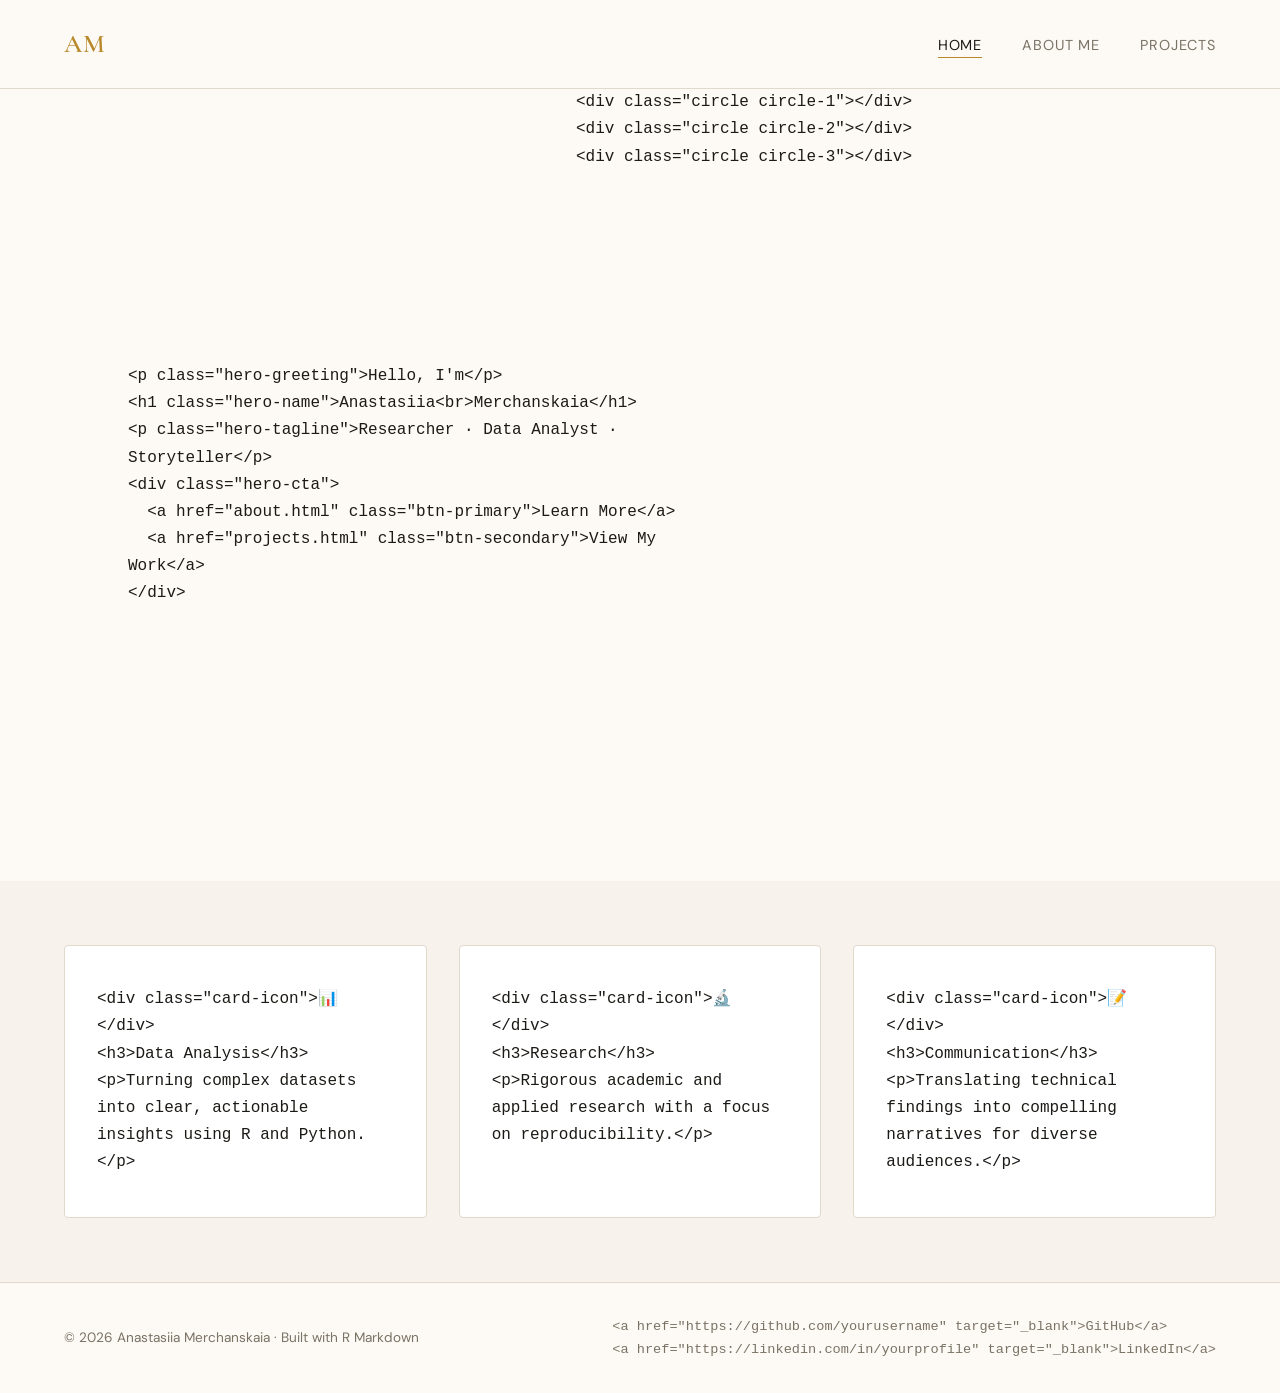
==== docs/index.html @ e7bfda40 "add docs folder" ====
<!DOCTYPE html>

<html>

<head>

<meta charset="utf-8" />
<meta name="generator" content="pandoc" />
<meta http-equiv="X-UA-Compatible" content="IE=EDGE" />

<meta name="viewport" content="width=device-width, initial-scale=1" />



<title>Anastasiia Merchanskaia</title>

<script src="site_libs/header-attrs-2.31/header-attrs.js"></script>
<meta charset="UTF-8">
<meta name="viewport" content="width=device-width, initial-scale=1.0">
<meta name="description" content="Anastasiia Merchanskaia — Personal Website">
<link rel="preconnect" href="https://fonts.googleapis.com">
<link rel="preconnect" href="https://fonts.gstatic.com" crossorigin>
<link href="https://fonts.googleapis.com/css2?family=Cormorant+Garamond:ital,wght@0,300;0,400;0,600;1,300;1,400&family=DM+Sans:wght@300;400;500&display=swap" rel="stylesheet">
<style>
  /* Remove default R Markdown chrome */
  body { padding-top: 0 !important; }
  .container-fluid.main-container { padding: 0 !important; max-width: 100% !important; }
  .toc-content { padding: 0; }
  h1.title, .date, .author { display: none; }
</style>

<style type="text/css">
  code{white-space: pre-wrap;}
  span.smallcaps{font-variant: small-caps;}
  span.underline{text-decoration: underline;}
  div.column{display: inline-block; vertical-align: top; width: 50%;}
  div.hanging-indent{margin-left: 1.5em; text-indent: -1.5em;}
  ul.task-list{list-style: none;}
    </style>







<link rel="stylesheet" href="styles.css" type="text/css" />




</head>

<body>




<h1 class="title toc-ignore">Anastasiia Merchanskaia</h1>



<nav class="navbar">
<div class="nav-brand">
AM
</div>
<ul class="nav-links">
<li>
<a href="index.html" class="active">Home</a>
</li>
<li>
<a href="about.html">About Me</a>
</li>
<li>
<a href="projects.html">Projects</a>
</li>
</ul>
</nav>
<section class="hero">
<div class="hero-content">
<pre><code>&lt;p class=&quot;hero-greeting&quot;&gt;Hello, I&#39;m&lt;/p&gt;
&lt;h1 class=&quot;hero-name&quot;&gt;Anastasiia&lt;br&gt;Merchanskaia&lt;/h1&gt;
&lt;p class=&quot;hero-tagline&quot;&gt;Researcher · Data Analyst · Storyteller&lt;/p&gt;
&lt;div class=&quot;hero-cta&quot;&gt;
  &lt;a href=&quot;about.html&quot; class=&quot;btn-primary&quot;&gt;Learn More&lt;/a&gt;
  &lt;a href=&quot;projects.html&quot; class=&quot;btn-secondary&quot;&gt;View My Work&lt;/a&gt;
&lt;/div&gt;</code></pre>
</div>
<div class="hero-decoration">
<pre><code>&lt;div class=&quot;circle circle-1&quot;&gt;&lt;/div&gt;
&lt;div class=&quot;circle circle-2&quot;&gt;&lt;/div&gt;
&lt;div class=&quot;circle circle-3&quot;&gt;&lt;/div&gt;</code></pre>
</div>
</section>
<section class="highlights">
<div class="highlight-card">
<pre><code>&lt;div class=&quot;card-icon&quot;&gt;📊&lt;/div&gt;
&lt;h3&gt;Data Analysis&lt;/h3&gt;
&lt;p&gt;Turning complex datasets into clear, actionable insights using R and Python.&lt;/p&gt;</code></pre>
</div>
<div class="highlight-card">
<pre><code>&lt;div class=&quot;card-icon&quot;&gt;🔬&lt;/div&gt;
&lt;h3&gt;Research&lt;/h3&gt;
&lt;p&gt;Rigorous academic and applied research with a focus on reproducibility.&lt;/p&gt;</code></pre>
</div>
<div class="highlight-card">
<pre><code>&lt;div class=&quot;card-icon&quot;&gt;📝&lt;/div&gt;
&lt;h3&gt;Communication&lt;/h3&gt;
&lt;p&gt;Translating technical findings into compelling narratives for diverse audiences.&lt;/p&gt;</code></pre>
</div>
</section>
<footer class="site-footer">
<p>
© 2026 Anastasiia Merchanskaia · Built with R Markdown
</p>
<div class="social-links">
<pre><code>&lt;a href=&quot;https://github.com/yourusername&quot; target=&quot;_blank&quot;&gt;GitHub&lt;/a&gt;
&lt;a href=&quot;https://linkedin.com/in/yourprofile&quot; target=&quot;_blank&quot;&gt;LinkedIn&lt;/a&gt;</code></pre>
</div>
</footer>



<!-- code folding -->


<!-- dynamically load mathjax for compatibility with self-contained -->
<script>
  (function () {
    var script = document.createElement("script");
    script.type = "text/javascript";
    script.src  = "https://mathjax.rstudio.com/latest/MathJax.js?config=TeX-AMS-MML_HTMLorMML";
    document.getElementsByTagName("head")[0].appendChild(script);
  })();
</script>

</body>
</html>
---- docs/styles.css ----
/* ============================================
   Anastasiia Merchanskaia — Personal Website
   Aesthetic: Warm academic / editorial elegance
   ============================================ */

@import url('https://fonts.googleapis.com/css2?family=Cormorant+Garamond:ital,wght@0,300;0,400;0,600;1,300;1,400&family=DM+Sans:wght@300;400;500&display=swap');

/* ---- CSS Variables ---- */
:root {
  --cream:     #f7f3ec;
  --warm-white:#fdfaf5;
  --ink:       #1c1a16;
  --gold:      #b8882a;
  --gold-light:#d4a94e;
  --muted:     #7a7265;
  --border:    #e0d9cc;
  --card-bg:   #ffffff;
  --shadow:    0 4px 24px rgba(28,26,22,0.08);
}

/* ---- Reset & Base ---- */
*, *::before, *::after { box-sizing: border-box; margin: 0; padding: 0; }

body {
  font-family: 'DM Sans', sans-serif;
  background: var(--warm-white);
  color: var(--ink);
  font-size: 16px;
  line-height: 1.7;
  -webkit-font-smoothing: antialiased;
}

/* Hide default R Markdown title block */
.title, h1.title, .date, .author { display: none !important; }

/* ---- Navbar ---- */
.navbar {
  display: flex;
  align-items: center;
  justify-content: space-between;
  padding: 1.4rem 4rem;
  background: var(--warm-white);
  border-bottom: 1px solid var(--border);
  position: sticky;
  top: 0;
  z-index: 100;
  backdrop-filter: blur(8px);
}

.nav-brand {
  font-family: 'Cormorant Garamond', serif;
  font-size: 1.6rem;
  font-weight: 600;
  color: var(--gold);
  letter-spacing: 0.05em;
}

.nav-links {
  list-style: none;
  display: flex;
  gap: 2.5rem;
}

.nav-links a {
  text-decoration: none;
  color: var(--muted);
  font-size: 0.9rem;
  font-weight: 400;
  letter-spacing: 0.06em;
  text-transform: uppercase;
  transition: color 0.2s;
  position: relative;
  padding-bottom: 4px;
}

.nav-links a::after {
  content: '';
  position: absolute;
  bottom: 0; left: 0;
  width: 0; height: 1px;
  background: var(--gold);
  transition: width 0.3s ease;
}

.nav-links a:hover, .nav-links a.active {
  color: var(--ink);
}
.nav-links a:hover::after, .nav-links a.active::after {
  width: 100%;
}

/* ---- Hero (Home) ---- */
.hero {
  min-height: 88vh;
  display: flex;
  align-items: center;
  padding: 4rem 4rem 4rem 8rem;
  position: relative;
  overflow: hidden;
  background: var(--warm-white);
}

.hero-content { z-index: 2; max-width: 600px; }

.hero-greeting {
  font-size: 1rem;
  letter-spacing: 0.15em;
  text-transform: uppercase;
  color: var(--gold);
  margin-bottom: 1rem;
  font-weight: 400;
}

.hero-name {
  font-family: 'Cormorant Garamond', serif;
  font-size: clamp(3rem, 6vw, 5.5rem);
  font-weight: 300;
  line-height: 1.05;
  color: var(--ink);
  margin-bottom: 1.2rem;
  letter-spacing: -0.01em;
}

.hero-tagline {
  font-size: 1.05rem;
  color: var(--muted);
  margin-bottom: 2.5rem;
  letter-spacing: 0.04em;
}

.hero-cta { display: flex; gap: 1rem; flex-wrap: wrap; }

/* Decorative circles */
.hero-decoration { position: absolute; right: 0; top: 0; width: 55%; height: 100%; z-index: 1; }
.circle {
  position: absolute;
  border-radius: 50%;
  opacity: 0.12;
}
.circle-1 {
  width: 520px; height: 520px;
  background: var(--gold);
  top: -100px; right: -100px;
}
.circle-2 {
  width: 280px; height: 280px;
  border: 2px solid var(--gold);
  bottom: 80px; right: 200px;
  opacity: 0.2;
  background: transparent;
}
.circle-3 {
  width: 140px; height: 140px;
  background: var(--gold-light);
  bottom: 160px; right: 80px;
}

/* ---- Buttons ---- */
.btn-primary {
  display: inline-block;
  padding: 0.75rem 2rem;
  background: var(--gold);
  color: #fff;
  text-decoration: none;
  font-size: 0.9rem;
  letter-spacing: 0.06em;
  text-transform: uppercase;
  transition: background 0.2s, transform 0.2s;
  border-radius: 2px;
}
.btn-primary:hover { background: #9a7020; transform: translateY(-1px); }

.btn-secondary {
  display: inline-block;
  padding: 0.75rem 2rem;
  border: 1px solid var(--ink);
  color: var(--ink);
  text-decoration: none;
  font-size: 0.9rem;
  letter-spacing: 0.06em;
  text-transform: uppercase;
  transition: all 0.2s;
  border-radius: 2px;
}
.btn-secondary:hover { background: var(--ink); color: var(--cream); }

.btn-outline {
  display: inline-block;
  padding: 0.5rem 1.2rem;
  border: 1px solid var(--gold);
  color: var(--gold);
  text-decoration: none;
  font-size: 0.8rem;
  letter-spacing: 0.05em;
  text-transform: uppercase;
  transition: all 0.2s;
  border-radius: 2px;
}
.btn-outline:hover { background: var(--gold); color: #fff; }

/* ---- Highlights (Home) ---- */
.highlights {
  display: grid;
  grid-template-columns: repeat(3, 1fr);
  gap: 2rem;
  padding: 4rem 4rem;
  background: var(--cream);
}

.highlight-card {
  background: var(--card-bg);
  padding: 2.5rem 2rem;
  border: 1px solid var(--border);
  border-radius: 4px;
  transition: transform 0.25s, box-shadow 0.25s;
}
.highlight-card:hover { transform: translateY(-4px); box-shadow: var(--shadow); }

.card-icon { font-size: 2rem; margin-bottom: 1rem; }
.highlight-card h3 {
  font-family: 'Cormorant Garamond', serif;
  font-size: 1.4rem;
  margin-bottom: 0.6rem;
  font-weight: 600;
}
.highlight-card p { color: var(--muted); font-size: 0.95rem; }

/* ---- Page Hero (inner pages) ---- */
.page-hero {
  padding: 5rem 4rem 3rem;
  border-bottom: 1px solid var(--border);
  background: var(--warm-white);
}
.page-title {
  font-family: 'Cormorant Garamond', serif;
  font-size: clamp(2.5rem, 5vw, 4rem);
  font-weight: 300;
  color: var(--ink);
  display: block !important;
}
.title-underline {
  width: 60px; height: 3px;
  background: var(--gold);
  margin-top: 1rem;
  margin-bottom: 1rem;
}
.page-subtitle { color: var(--muted); font-size: 1.05rem; }

/* ---- About ---- */
.about-section { padding: 4rem; }
.about-grid {
  display: grid;
  grid-template-columns: 300px 1fr;
  gap: 4rem;
  align-items: start;
}
.photo-placeholder {
  width: 100%;
  aspect-ratio: 3/4;
  background: var(--cream);
  border: 2px dashed var(--border);
  display: flex;
  flex-direction: column;
  align-items: center;
  justify-content: center;
  color: var(--muted);
  font-size: 0.9rem;
  border-radius: 4px;
  text-align: center;
  padding: 1rem;
}
.about-text-col h2 {
  font-family: 'Cormorant Garamond', serif;
  font-size: 2rem; font-weight: 400;
  margin-bottom: 1.2rem;
}
.about-text-col p { margin-bottom: 1rem; color: var(--muted); }

/* Skills */
.skills-section { padding: 3rem 4rem; background: var(--cream); }
.section-title {
  font-family: 'Cormorant Garamond', serif;
  font-size: 2rem; font-weight: 400;
  margin-bottom: 2rem;
  color: var(--ink);
  display: block !important;
}
.skills-grid { display: grid; grid-template-columns: repeat(3, 1fr); gap: 2rem; }
.skill-group h3 { font-size: 0.85rem; letter-spacing: 0.1em; text-transform: uppercase; color: var(--gold); margin-bottom: 1rem; }
.skill-tags { display: flex; flex-wrap: wrap; gap: 0.5rem; }
.tag {
  background: var(--card-bg);
  border: 1px solid var(--border);
  padding: 0.4rem 1rem;
  font-size: 0.85rem;
  border-radius: 100px;
  color: var(--ink);
}
.tag.small { padding: 0.25rem 0.7rem; font-size: 0.75rem; }

/* Timeline */
.education-section { padding: 3rem 4rem 5rem; }
.timeline { margin-top: 1.5rem; }
.timeline-item {
  display: flex;
  gap: 2rem;
  margin-bottom: 2rem;
  position: relative;
  padding-left: 1rem;
}
.timeline-dot {
  width: 14px; height: 14px;
  background: var(--gold);
  border-radius: 50%;
  flex-shrink: 0;
  margin-top: 0.4rem;
}
.timeline-content h3 { font-family: 'Cormorant Garamond', serif; font-size: 1.3rem; font-weight: 600; }
.timeline-place { color: var(--gold); font-size: 0.85rem; margin-bottom: 0.4rem; letter-spacing: 0.05em; }
.timeline-content p { color: var(--muted); font-size: 0.95rem; }

/* ---- Projects ---- */
.projects-section { padding: 4rem; }
.projects-grid {
  display: grid;
  grid-template-columns: repeat(auto-fill, minmax(300px, 1fr));
  gap: 2rem;
}
.project-card {
  background: var(--card-bg);
  border: 1px solid var(--border);
  border-radius: 6px;
  overflow: hidden;
  transition: transform 0.25s, box-shadow 0.25s;
}
.project-card:hover { transform: translateY(-4px); box-shadow: var(--shadow); }
.project-header {
  height: 140px;
  display: flex; align-items: center; justify-content: center;
}
.project-emoji { font-size: 3rem; }
.project-body { padding: 1.5rem; }
.project-body h3 {
  font-family: 'Cormorant Garamond', serif;
  font-size: 1.4rem; font-weight: 600;
  margin: 0.7rem 0 0.5rem;
}
.project-body p { color: var(--muted); font-size: 0.9rem; margin-bottom: 1.2rem; }
.project-links { display: flex; gap: 0.7rem; }

.add-project {
  display: flex; flex-direction: column;
  align-items: center; justify-content: center;
  min-height: 280px;
  border: 2px dashed var(--border);
  background: var(--cream);
  color: var(--muted);
  cursor: default;
}
.add-icon { font-size: 2.5rem; color: var(--border); margin-bottom: 0.5rem; }

/* ---- Footer ---- */
.site-footer {
  border-top: 1px solid var(--border);
  padding: 2rem 4rem;
  display: flex;
  align-items: center;
  justify-content: space-between;
  background: var(--warm-white);
  color: var(--muted);
  font-size: 0.85rem;
}
.social-links { display: flex; gap: 1.5rem; }
.social-links a { color: var(--muted); text-decoration: none; transition: color 0.2s; }
.social-links a:hover { color: var(--gold); }

/* ---- Responsive ---- */
@media (max-width: 768px) {
  .navbar { padding: 1rem 1.5rem; }
  .hero { padding: 3rem 1.5rem; }
  .hero-decoration { display: none; }
  .highlights { grid-template-columns: 1fr; padding: 2rem 1.5rem; }
  .about-grid { grid-template-columns: 1fr; }
  .skills-grid { grid-template-columns: 1fr; }
  .projects-section, .about-section, .education-section, .skills-section { padding: 2rem 1.5rem; }
  .page-hero { padding: 3rem 1.5rem 2rem; }
  .site-footer { flex-direction: column; gap: 1rem; text-align: center; padding: 1.5rem; }
}
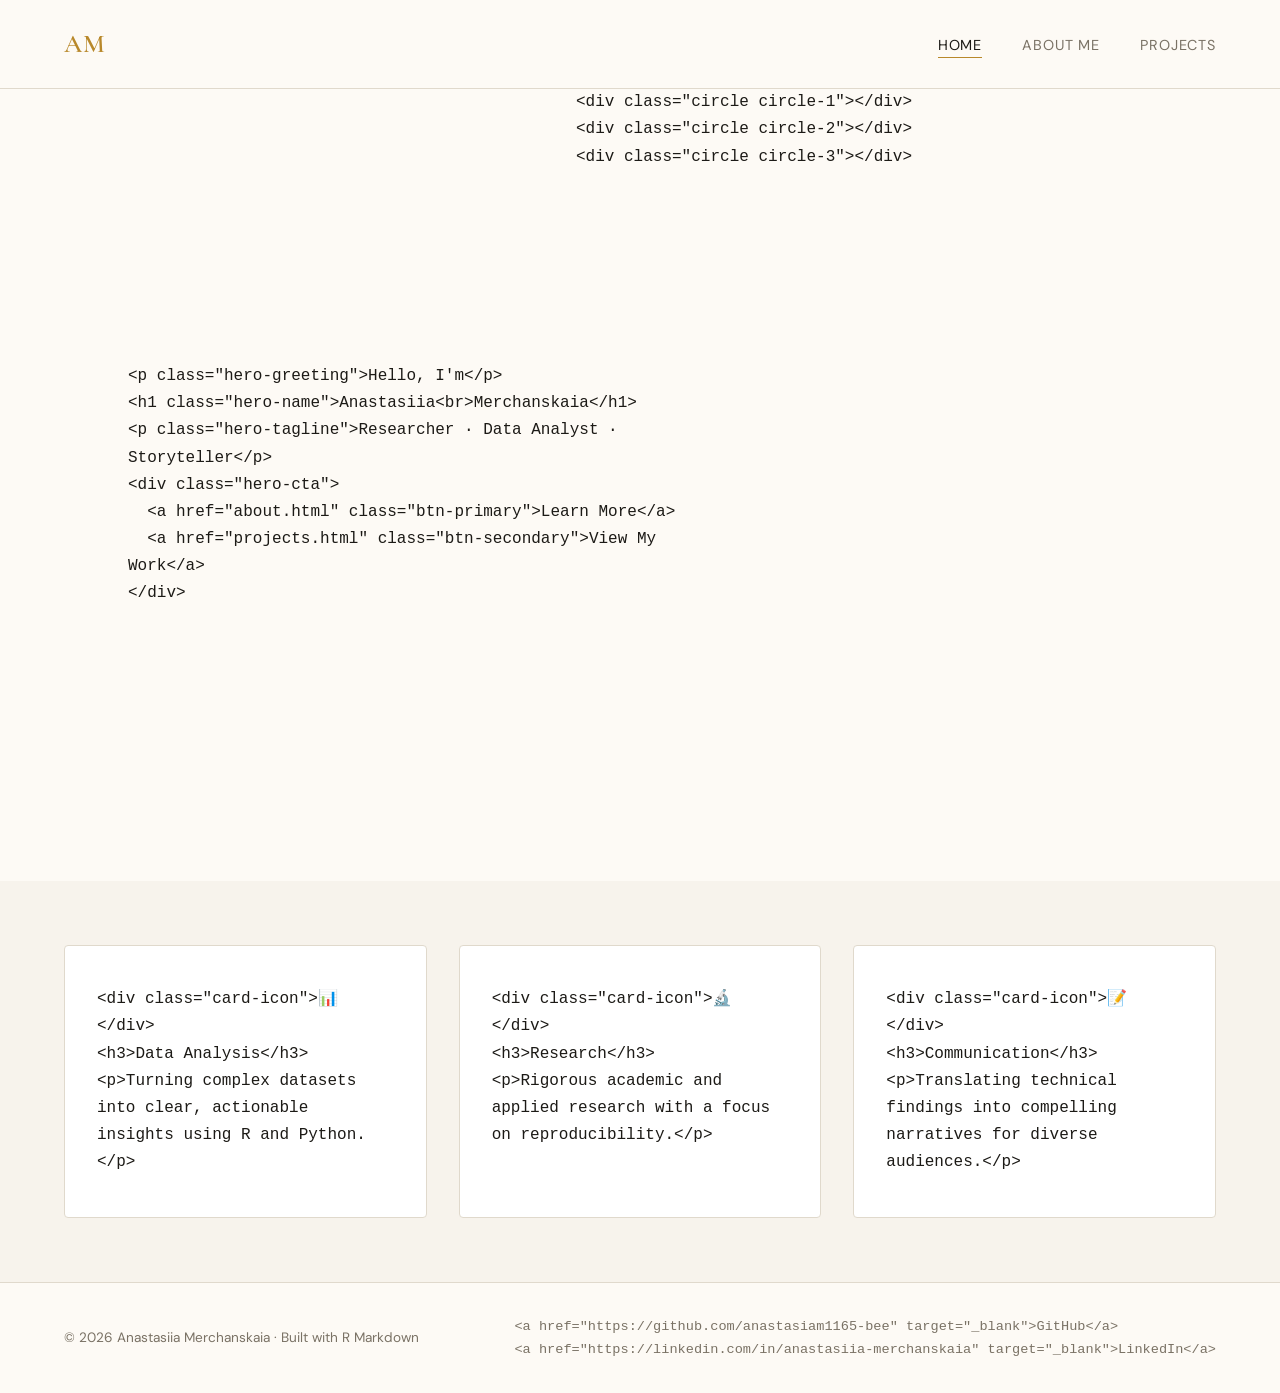
==== commit 6af6d8ae: "fix html rendering" ====
--- a/docs/index.html
+++ b/docs/index.html
@@ -36,7 +36,8 @@
   div.column{display: inline-block; vertical-align: top; width: 50%;}
   div.hanging-indent{margin-left: 1.5em; text-indent: -1.5em;}
   ul.task-list{list-style: none;}
-    </style>
+      .display.math{display: block; text-align: center; margin: 0.5rem auto;}
+  </style>
 
 
 
@@ -114,8 +115,8 @@
 © 2026 Anastasiia Merchanskaia · Built with R Markdown
 </p>
 <div class="social-links">
-<pre><code>&lt;a href=&quot;https://github.com/yourusername&quot; target=&quot;_blank&quot;&gt;GitHub&lt;/a&gt;
-&lt;a href=&quot;https://linkedin.com/in/yourprofile&quot; target=&quot;_blank&quot;&gt;LinkedIn&lt;/a&gt;</code></pre>
+<pre><code>&lt;a href=&quot;https://github.com/anastasiam1165-bee&quot; target=&quot;_blank&quot;&gt;GitHub&lt;/a&gt;
+&lt;a href=&quot;https://linkedin.com/in/anastasiia-merchanskaia&quot; target=&quot;_blank&quot;&gt;LinkedIn&lt;/a&gt;</code></pre>
 </div>
 </footer>
 
@@ -124,15 +125,6 @@
 <!-- code folding -->
 
 
-<!-- dynamically load mathjax for compatibility with self-contained -->
-<script>
-  (function () {
-    var script = document.createElement("script");
-    script.type = "text/javascript";
-    script.src  = "https://mathjax.rstudio.com/latest/MathJax.js?config=TeX-AMS-MML_HTMLorMML";
-    document.getElementsByTagName("head")[0].appendChild(script);
-  })();
-</script>
 
 </body>
 </html>
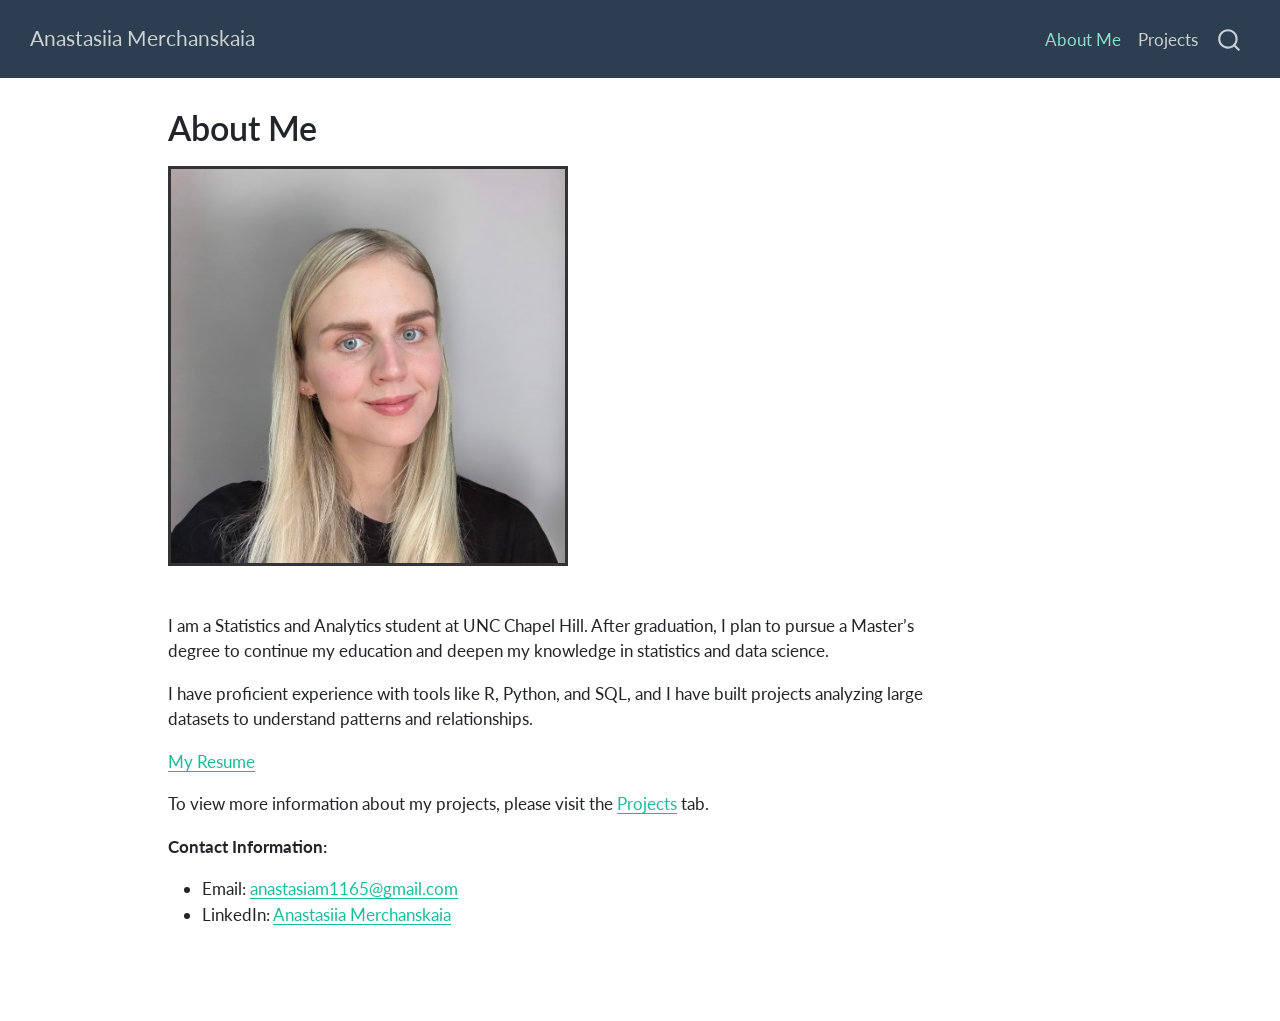
==== commit 49bc98d9: "modifications" ====
--- a/docs/index.html
+++ b/docs/index.html
@@ -1,130 +1,8 @@
-<!DOCTYPE html>
-
-<html>
-
-<head>
-
-<meta charset="utf-8" />
-<meta name="generator" content="pandoc" />
-<meta http-equiv="X-UA-Compatible" content="IE=EDGE" />
-
-<meta name="viewport" content="width=device-width, initial-scale=1" />
-
-
-
-<title>Anastasiia Merchanskaia</title>
-
-<script src="site_libs/header-attrs-2.31/header-attrs.js"></script>
-<meta charset="UTF-8">
-<meta name="viewport" content="width=device-width, initial-scale=1.0">
-<meta name="description" content="Anastasiia Merchanskaia — Personal Website">
-<link rel="preconnect" href="https://fonts.googleapis.com">
-<link rel="preconnect" href="https://fonts.gstatic.com" crossorigin>
-<link href="https://fonts.googleapis.com/css2?family=Cormorant+Garamond:ital,wght@0,300;0,400;0,600;1,300;1,400&family=DM+Sans:wght@300;400;500&display=swap" rel="stylesheet">
-<style>
-  /* Remove default R Markdown chrome */
-  body { padding-top: 0 !important; }
-  .container-fluid.main-container { padding: 0 !important; max-width: 100% !important; }
-  .toc-content { padding: 0; }
-  h1.title, .date, .author { display: none; }
-</style>
-
-<style type="text/css">
-  code{white-space: pre-wrap;}
-  span.smallcaps{font-variant: small-caps;}
-  span.underline{text-decoration: underline;}
-  div.column{display: inline-block; vertical-align: top; width: 50%;}
-  div.hanging-indent{margin-left: 1.5em; text-indent: -1.5em;}
-  ul.task-list{list-style: none;}
-      .display.math{display: block; text-align: center; margin: 0.5rem auto;}
-  </style>
-
-
-
-
-
-
-
-<link rel="stylesheet" href="styles.css" type="text/css" />
-
-
-
-
-</head>
-
-<body>
-
-
-
-
-<h1 class="title toc-ignore">Anastasiia Merchanskaia</h1>
-
-
-
-<nav class="navbar">
-<div class="nav-brand">
-AM
-</div>
-<ul class="nav-links">
-<li>
-<a href="index.html" class="active">Home</a>
-</li>
-<li>
-<a href="about.html">About Me</a>
-</li>
-<li>
-<a href="projects.html">Projects</a>
-</li>
-</ul>
-</nav>
-<section class="hero">
-<div class="hero-content">
-<pre><code>&lt;p class=&quot;hero-greeting&quot;&gt;Hello, I&#39;m&lt;/p&gt;
-&lt;h1 class=&quot;hero-name&quot;&gt;Anastasiia&lt;br&gt;Merchanskaia&lt;/h1&gt;
-&lt;p class=&quot;hero-tagline&quot;&gt;Researcher · Data Analyst · Storyteller&lt;/p&gt;
-&lt;div class=&quot;hero-cta&quot;&gt;
-  &lt;a href=&quot;about.html&quot; class=&quot;btn-primary&quot;&gt;Learn More&lt;/a&gt;
-  &lt;a href=&quot;projects.html&quot; class=&quot;btn-secondary&quot;&gt;View My Work&lt;/a&gt;
-&lt;/div&gt;</code></pre>
-</div>
-<div class="hero-decoration">
-<pre><code>&lt;div class=&quot;circle circle-1&quot;&gt;&lt;/div&gt;
-&lt;div class=&quot;circle circle-2&quot;&gt;&lt;/div&gt;
-&lt;div class=&quot;circle circle-3&quot;&gt;&lt;/div&gt;</code></pre>
-</div>
-</section>
-<section class="highlights">
-<div class="highlight-card">
-<pre><code>&lt;div class=&quot;card-icon&quot;&gt;📊&lt;/div&gt;
-&lt;h3&gt;Data Analysis&lt;/h3&gt;
-&lt;p&gt;Turning complex datasets into clear, actionable insights using R and Python.&lt;/p&gt;</code></pre>
-</div>
-<div class="highlight-card">
-<pre><code>&lt;div class=&quot;card-icon&quot;&gt;🔬&lt;/div&gt;
-&lt;h3&gt;Research&lt;/h3&gt;
-&lt;p&gt;Rigorous academic and applied research with a focus on reproducibility.&lt;/p&gt;</code></pre>
-</div>
-<div class="highlight-card">
-<pre><code>&lt;div class=&quot;card-icon&quot;&gt;📝&lt;/div&gt;
-&lt;h3&gt;Communication&lt;/h3&gt;
-&lt;p&gt;Translating technical findings into compelling narratives for diverse audiences.&lt;/p&gt;</code></pre>
-</div>
-</section>
-<footer class="site-footer">
-<p>
-© 2026 Anastasiia Merchanskaia · Built with R Markdown
-</p>
-<div class="social-links">
-<pre><code>&lt;a href=&quot;https://github.com/anastasiam1165-bee&quot; target=&quot;_blank&quot;&gt;GitHub&lt;/a&gt;
-&lt;a href=&quot;https://linkedin.com/in/anastasiia-merchanskaia&quot; target=&quot;_blank&quot;&gt;LinkedIn&lt;/a&gt;</code></pre>
-</div>
-</footer>
-
-
-
-<!-- code folding -->
-
-
-
-</body>
-</html>
+<html xmlns="http://www.w3.org/1999/xhtml">    
+  <head>      
+    <title>Redirect to aboutme.html</title>      
+    <meta http-equiv="refresh" content="0;URL='aboutme.html'" />    
+  </head>    
+  <body> 
+  </body>  
+</html>     
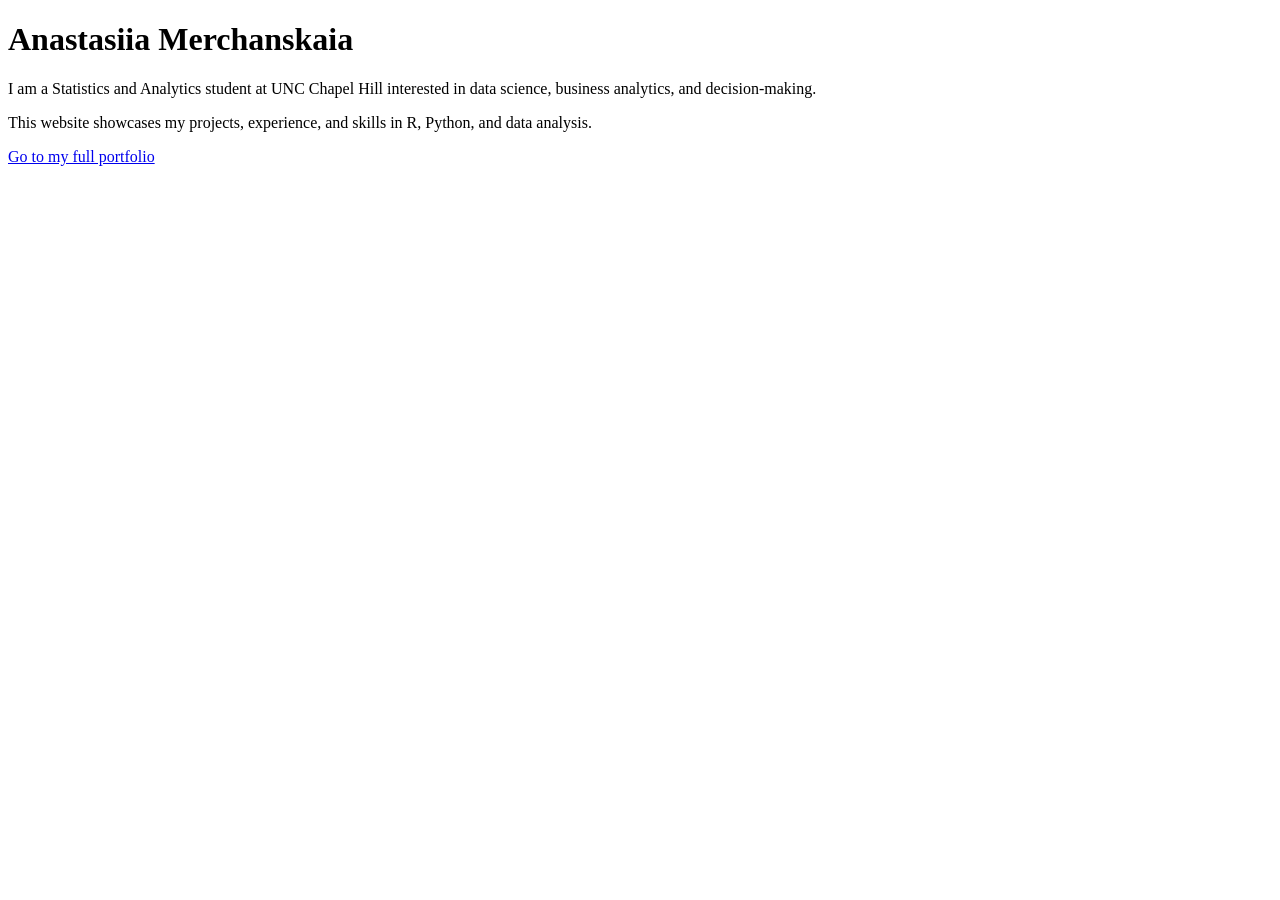
==== commit 8d15bec3: "changed my index page" ====
--- a/docs/index.html
+++ b/docs/index.html
@@ -1,8 +1,38 @@
-<html xmlns="http://www.w3.org/1999/xhtml">    
-  <head>      
-    <title>Redirect to aboutme.html</title>      
-    <meta http-equiv="refresh" content="0;URL='aboutme.html'" />    
-  </head>    
-  <body> 
-  </body>  
-</html>     
+<!DOCTYPE html>
+<html lang="en">
+<head>
+  <meta charset="UTF-8">
+  <title>Anastasiia Merchanskaia</title>
+
+  <!-- SEO meta tags -->
+  <meta name="description" content="Anastasiia Merchanskaia is a Statistics and Analytics student at UNC Chapel Hill. Explore her projects, experience, and portfolio.">
+
+  <!-- Google indexing -->
+  <meta name="robots" content="index, follow">
+
+  <!-- Open Graph (helps sharing + SEO) -->
+  <meta property="og:title" content="Anastasiia Merchanskaia Portfolio">
+  <meta property="og:description" content="Statistics and Analytics student at UNC Chapel Hill. Data science, R, Python, and analytics projects.">
+  <meta property="og:url" content="https://anastasiam1165-beep.github.io/my-website/">
+
+</head>
+
+<body>
+
+  <h1>Anastasiia Merchanskaia</h1>
+
+  <p>
+    I am a Statistics and Analytics student at UNC Chapel Hill interested in data science,
+    business analytics, and decision-making.
+  </p>
+
+  <p>
+    This website showcases my projects, experience, and skills in R, Python, and data analysis.
+  </p>
+
+  <p>
+    <a href="aboutme.html">Go to my full portfolio</a>
+  </p>
+
+</body>
+</html>
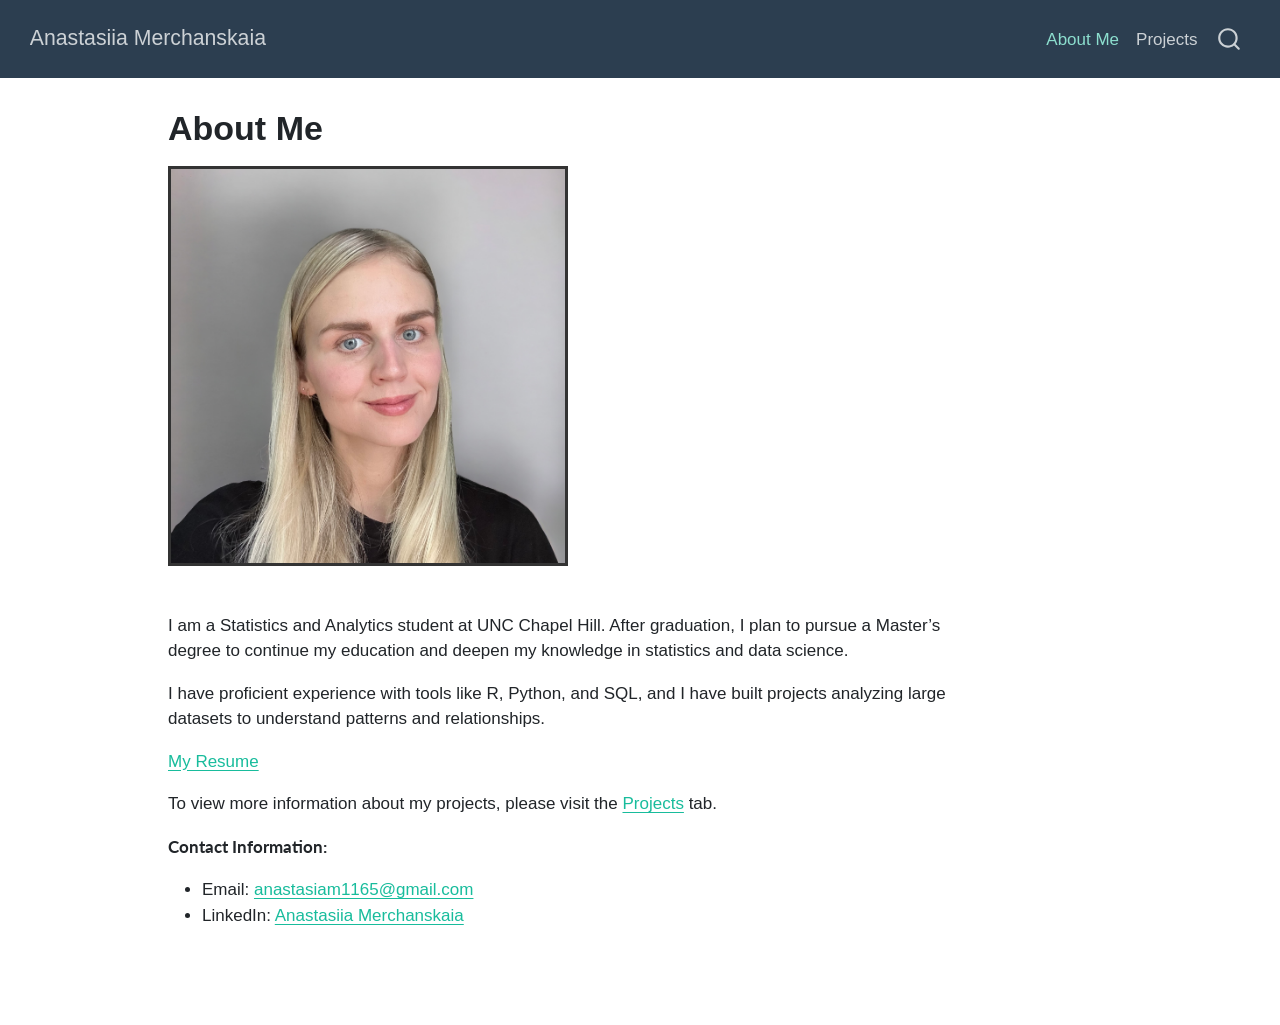
==== commit 12cfa5e6: "changed index" ====
--- a/docs/index.html
+++ b/docs/index.html
@@ -1,38 +1,12 @@
-<!DOCTYPE html>
-<html lang="en">
-<head>
-  <meta charset="UTF-8">
-  <title>Anastasiia Merchanskaia</title>
-
-  <!-- SEO meta tags -->
-  <meta name="description" content="Anastasiia Merchanskaia is a Statistics and Analytics student at UNC Chapel Hill. Explore her projects, experience, and portfolio.">
-
-  <!-- Google indexing -->
-  <meta name="robots" content="index, follow">
-
-  <!-- Open Graph (helps sharing + SEO) -->
-  <meta property="og:title" content="Anastasiia Merchanskaia Portfolio">
-  <meta property="og:description" content="Statistics and Analytics student at UNC Chapel Hill. Data science, R, Python, and analytics projects.">
-  <meta property="og:url" content="https://anastasiam1165-beep.github.io/my-website/">
-
-</head>
-
-<body>
-
-  <h1>Anastasiia Merchanskaia</h1>
-
-  <p>
-    I am a Statistics and Analytics student at UNC Chapel Hill interested in data science,
-    business analytics, and decision-making.
-  </p>
-
-  <p>
-    This website showcases my projects, experience, and skills in R, Python, and data analysis.
-  </p>
-
-  <p>
-    <a href="aboutme.html">Go to my full portfolio</a>
-  </p>
-
-</body>
+<html xmlns="http://www.w3.org/1999/xhtml">   
+  <head>      
+    <title>Anastasiia Merchanskaia </title>      
+    
+    <link rel="canonical" href="https://anastasiam1165-beep.github.io/my-website/aboutme.html" />
+    
+    <meta http-equiv="refresh" content="0;URL='aboutme.html'" />    
+  </head>    
+  <body> 
+    <h1 style="display:none;">Anastasiia's Portfolio</h1>
+  </body>   
 </html>
